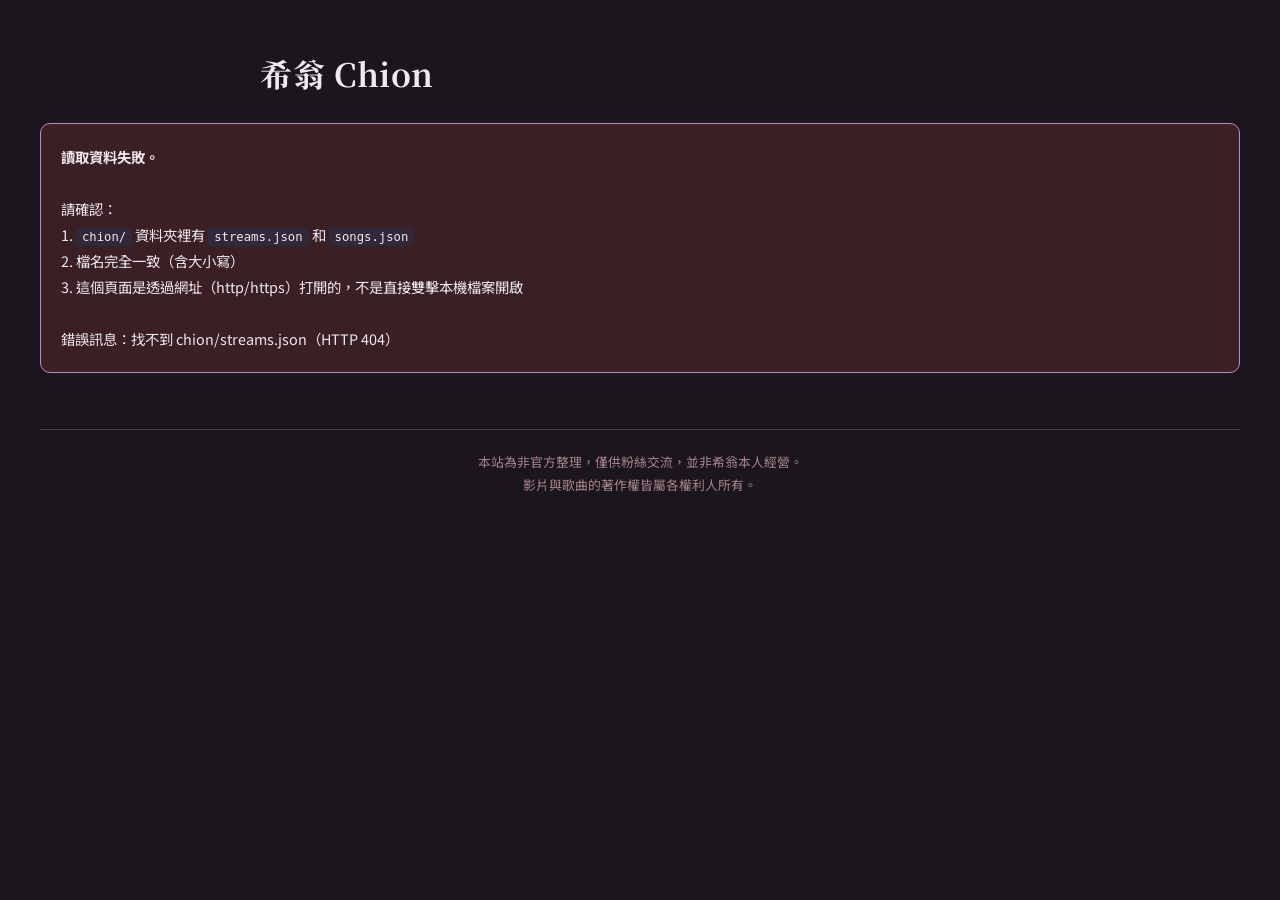
==== chion.html @ a2053161 "新增希翁頁面與 Console 彩蛋，資料改依主播分資料夾 - 資料改依主播分資料夾： 	- uririn/：幽李鈴的 Excel 與 json 	- chion/：希翁的 Excel 與 jso" ====
<!DOCTYPE html>
<html lang="zh-TW">
<!-- 希翁的歌單與直播紀錄（隱藏頁面：在幽李鈴的網站輸入暗號後，會在新分頁打開這裡） -->
<head>
<!-- Google tag (gtag.js) -->
<script async src="https://www.googletagmanager.com/gtag/js?id=G-QP5S6ESL3K"></script>
<script src="ga.js"></script>
<meta charset="UTF-8">
<meta name="viewport" content="width=device-width, initial-scale=1.0">
<meta name="description" content="希翁 Chion 歌回與直播紀錄（非官方整理）：依語言、年份、月份查找唱過的歌，點了就能直接播放。">
<!-- 分享連結時的預覽卡片（Discord、LINE、X、Facebook 等會讀取這些設定） -->
<meta property="og:type" content="website">
<meta property="og:site_name" content="希翁 Chion">
<meta property="og:title" content="希翁 Chion">
<meta property="og:description" content="希翁 Chion 歌回與直播紀錄（非官方整理）：依語言、年份、月份查找唱過的歌，點了就能直接播放。">
<meta property="og:locale" content="zh_TW">
<meta name="twitter:card" content="summary">
<!--
	要加預覽圖片時：
	1. 準備一張 1200×630 的圖片（例如 og-image.png）上傳到 repo，跟 index.html 放在同一層
	2. 取消下面這行的註解，網址改成圖片的完整網址（要包含 https://）
	3. 上面的 twitter:card 改成 summary_large_image，X 才會顯示大圖
-->
<!-- <meta property="og:image" content="https://shadowgame856-coder.github.io/repo名稱/og-image.png"> -->
<title>希翁 Chion</title>
<!-- 分頁小圖示：用 SVG 包表情符號，換圖示只要改裡面的 👻 -->
<link rel="icon" href="data:image/svg+xml,<svg xmlns='http://www.w3.org/2000/svg' viewBox='0 0 100 100'><text y='.9em' font-size='90'>💀</text></svg>">
<link rel="preconnect" href="https://fonts.googleapis.com">
<link rel="preconnect" href="https://fonts.gstatic.com" crossorigin>
<link href="https://fonts.googleapis.com/css2?family=Noto+Serif+TC:wght@500;700&family=Noto+Sans+TC:wght@400;500;700&display=swap" rel="stylesheet">
<link rel="stylesheet" href="style.css">
<style>
	/* 希翁的人物配色（取自三視圖的色票：桃紅、紫、深灰紫、灰粉、淡紫灰） */
	:root{
		--bg: #1b161e;
		--surface: #261f2b;
		--surface-2: #31283a;
		--line: #4c3c50;		/* 色票 3 深灰紫 */
		--text: #efe8f0;		/* 色票 5 淡紫灰，調亮 */
		--muted: #a8848c;		/* 色票 4 灰粉 */
		--gold: #cc64c0;		/* 主色：色票 1 桃紅 */
		--rose: #b98ad0;		/* 輔色：色票 2 紫，調亮讓深色背景上的文字看得清楚 */
		--on-accent: #241326;	/* 桃紅、紫色按鈕上的文字 */
	}
</style>
</head>
<body>
<div class="wrap">
	<h1>希翁 Chion</h1>
	<p class="subtitle"></p>

	<div id="loadingState" class="loading-state">正在讀取資料…</div>
	<div id="errorState" style="display:none;"></div>

	<div id="mainApp" class="layout" style="display:none;">
	<!-- 上方：頁籤、搜尋框、篩選（電腦版橫跨左右兩欄） -->
	<div class="controls">
		<div class="view-tabs">
			<button class="view-tab active" id="tabSongs" onclick="switchView('songs')">好聽音樂</button>
			<button class="view-tab" id="tabStreams" onclick="switchView('streams')">直播紀錄</button>
		</div>

		<div class="stats" id="statsLine"></div>

		<div id="songsControls">
			<div class="searchbar">
				<input type="text" id="searchInput" placeholder="搜尋歌名、歌手或直播名稱…">
				<button type="button" class="search-clear" onclick="clearSearch('searchInput')" aria-label="清除搜尋" title="清除搜尋">✕</button>
			</div>
			<div class="stats" id="songsStatsLine"></div>
			<div class="chip-bar lang-bar" id="langBar"></div>
		</div>

		<div id="streamsControls" style="display:none;">
			<div class="year-pager" id="yearPager"></div>
			<div class="chip-bar month-bar" id="monthBar"></div>
			<div class="searchbar">
				<input type="text" id="streamSearchInput" placeholder="搜尋直播標題、來賓…">
				<button type="button" class="search-clear" onclick="clearSearch('streamSearchInput')" aria-label="清除搜尋" title="清除搜尋">✕</button>
			</div>
			<div class="stats" id="streamsStatsLine"></div>
			<div class="chip-bar" id="streamTagBar"></div>
		</div>
	</div>

	<!-- 左欄：播放器（電腦版固定在左側；手機／平板版播放時變成浮動視窗） -->
	<aside class="player-column">
		<div id="playerPanel" class="player-panel">
			<div class="player-idle">
				<div class="player-idle-icon">▶</div>
				<div>點選歌曲的「▶ 播放」開始聆聽</div>
			</div>
			<div class="player-panel-head">
				<span class="player-panel-title" id="playerPanelTitle"></span>
				<div class="player-panel-actions">
					<!-- 縮小時才出現的播放／暫停（手機／平板） -->
					<button class="btn ghost player-mini-toggle" id="playerMiniToggle" onclick="togglePlayback()" aria-label="暫停"><svg viewBox="0 0 24 24" aria-hidden="true"><rect x="6" y="5" width="4" height="14" rx="1.5" fill="currentColor"/><rect x="14" y="5" width="4" height="14" rx="1.5" fill="currentColor"/></svg></button>
					<!-- 縮小／展開（手機／平板） -->
					<button class="btn ghost player-minimize" id="playerMinimizeBtn" onclick="togglePlayerMinimized()" aria-label="縮小播放器" title="縮小播放器"><svg viewBox="0 0 24 24" aria-hidden="true"><polyline points="6 9 12 15 18 9" fill="none" stroke="currentColor" stroke-width="2.5" stroke-linecap="round" stroke-linejoin="round"/></svg></button>
					<button class="btn ghost" onclick="closePlayer()" aria-label="關閉播放器" title="關閉播放器"><svg viewBox="0 0 24 24" aria-hidden="true"><path d="M6 6l12 12M18 6L6 18" fill="none" stroke="currentColor" stroke-width="2.5" stroke-linecap="round"/></svg></button>
				</div>
			</div>
			<div class="player-frame-wrap">
				<div id="playerHost"></div><!-- 播放器由 JS 依平台建立（YouTube／Twitch 官方播放器 API） -->
			</div>
		</div>
	</aside>

	<!-- 右欄：歌單／直播時間軸 -->
	<main class="content-column">
		<div id="songsView">
			<div id="content"></div>
		</div>
		<div id="streamsView" style="display:none;">
			<div id="streamsContent"></div>
		</div>
	</main>
	</div>

	<!-- 非官方聲明 -->
	<footer class="site-footer">
		<p>本站為非官方整理，僅供粉絲交流，並非希翁本人經營。</p>
		<p>影片與歌曲的著作權皆屬各權利人所有。</p>
	</footer>
</div>

<!-- 回到最上方：往下捲動一段距離後才出現 -->
<button id="backToTop" class="back-to-top" onclick="scrollToTop()" aria-label="回到最上方" title="回到最上方">
	<svg viewBox="0 0 24 24" width="22" height="22" aria-hidden="true">
		<polyline points="5 15 12 8 19 15" fill="none" stroke="currentColor" stroke-width="2.5" stroke-linecap="round" stroke-linejoin="round"/>
	</svg>
</button>

<script>
	// 這個頁面的設定：app.js 會依照這裡的內容顯示名稱、載入資料
	window.SITE_CONFIG = {
		siteTitle: '希翁 Chion',
		streamerName: '希翁',
		dataPath: 'chion/',
	};
</script>
<script src="app.js"></script>
</body>
</html>
---- style.css ----
/* =========================================================
	幽李鈴 Uririn 歌單網站樣式
	裝置斷點：
		手機  ：寬度 767px 以下
		平板  ：寬度 768px ～ 992px
		電腦  ：寬度 993px 以上
	（JS 裡判斷手機版分頁筆數用的斷點也是 767px，兩邊要一起改）
========================================================= */

:root{
	--bg: #14121f;
	--surface: #1e1b2e;
	--surface-2: #26223a;
	--line: #362f4d;
	--text: #f2eee6;
	--muted: #948fa8;
	--gold: #e3b158;		/* 主色：按鈕、選中狀態、標題 */
	--rose: #d97a93;		/* 輔色：語言標籤、正在播放 */
	--on-accent: #22190a;	/* 主色、輔色按鈕上的文字 */
}
*{box-sizing:border-box;}
html,body{margin:0;padding:0;}
body{
	background:var(--bg);
	color:var(--text);
	font-family:'Noto Sans TC', sans-serif;
	line-height:1.6;
	min-height:100vh;
}
.wrap{
	max-width:760px;
	margin:0 auto;
	padding:48px 20px 100px;
}
h1{
	font-family:'Noto Serif TC', serif;
	font-weight:700; font-size:2rem; margin:0 0 6px; letter-spacing:.02em;
}
.subtitle{ color:var(--muted); font-size:.95rem; margin:0 0 4px; }
.stats{ color:var(--gold); font-size:.88rem; margin-top:6px; }

/* ---------- 頁籤 ---------- */
.view-tabs{ display:flex; gap:8px; margin-top:24px; border-bottom:1px solid var(--line); }
.view-tab{
	background:transparent; border:none; color:var(--muted); font-family:inherit;
	font-size:.95rem; padding:10px 4px; cursor:pointer; position:relative; margin-right:14px;
}
.view-tab:hover{ color:var(--text); }
.view-tab.active{ color:var(--gold); font-weight:700; }
.view-tab.active::after{
	content:''; position:absolute; left:0; right:0; bottom:-1px; height:2px; background:var(--gold);
}

/* ---------- 搜尋框 ---------- */
.searchbar{ margin-top:22px; position:relative; }
/* 搜尋框右邊的「✕」清除按鈕：有輸入文字時才顯示（沒有文字時 placeholder 會顯示，以此判斷） */
.search-clear{
	position:absolute; right:6px; top:50%; transform:translateY(-50%);
	width:32px; height:32px; border:none; border-radius:50%;
	display:flex; align-items:center; justify-content:center;
	background:transparent; color:var(--muted); font-size:.9rem; font-family:inherit; cursor:pointer;
}
.search-clear:hover{ color:var(--text); background:var(--surface-2); }
.searchbar input:placeholder-shown + .search-clear{ display:none; }
.searchbar input{
	width:100%; background:var(--surface); border:1px solid var(--line);
	color:var(--text); border-radius:8px; padding:12px 44px 12px 14px; /* 右邊留空間給清除按鈕 */
	font-size:1rem; font-family:inherit;
}
.searchbar input:focus{ outline:2px solid var(--gold); outline-offset:1px; }
.searchbar input::placeholder{ color:var(--muted); }

/* ---------- 標籤 ---------- */
.chip-bar{ display:flex; flex-wrap:wrap; gap:8px; margin-top:14px; }
.chip{
	background:var(--surface); border:1px solid var(--line); color:var(--muted);
	font-size:.86rem; padding:6px 14px; border-radius:999px; cursor:pointer; font-family:inherit;
}
.chip:hover{ border-color:var(--gold); color:var(--text); }
.chip.active{ background:var(--gold); border-color:var(--gold); color:var(--on-accent); font-weight:700; }

/* ---------- 年份分頁 ---------- */
.year-pager{ display:flex; flex-wrap:wrap; gap:8px; margin-top:22px; }
.year-btn{
	background:var(--surface); border:1px solid var(--line); color:var(--text);
	font-size:1rem; padding:8px 18px; border-radius:8px; cursor:pointer; font-family:inherit; font-weight:500;
}
.year-btn:hover{ border-color:var(--gold); color:var(--gold); }
.year-btn.active{ background:var(--gold); border-color:var(--gold); color:var(--on-accent); font-weight:700; }

/* ---------- 月份篩選（年份按鈕下方） ---------- */
.month-bar{ margin-top:10px; }
.month-bar .chip{ padding:4px 12px; font-size:.82rem; }

/* ---------- 歌曲清單 ---------- */
.song-list{
	margin-top:20px;
	background:var(--surface);
	border:1px solid var(--line);
	border-radius:10px;
	overflow:hidden;
}
/* 垂直置中：副標太長換行時，歌名、標籤、播放按鈕會對齊在中間 */
.song-row{
	display:flex; align-items:center; gap:12px;
	padding:11px 16px; border-bottom:1px solid var(--line);
}
.song-row:last-child{ border-bottom:none; }
/* 歌曲列內的分組容器（.song-main：左邊文字內容、.song-head：歌名＋標籤）：
	電腦／平板版設為 contents（等於沒有這兩層），版面跟原本一樣；手機版另外排版 */
.song-main,
.song-head{ display:contents; }
/* 唱過多次的歌，展開後的區塊 */
.song-group-children{ padding-left:20px; border-left:2px solid var(--line); margin:0 0 8px 20px; }
/*
	歌名優先：空間不夠時歌名不壓縮，由副標讓出空間換行
	歌名只有本身超過一列的一半寬度時才會換行
*/
.song-name{ font-weight:500; flex:1 0 auto; max-width:50%; margin-right:auto; } /* margin-right:auto：後面的標籤、副標、播放按鈕整組靠右 */
.song-sub{ color:var(--muted); font-size:.86rem; flex:0 1 auto; max-width:60%; text-align:right; }
.song-lang-badge{
	color:var(--rose); font-size:.72rem; border:1px solid var(--line); border-radius:5px;
	padding:1px 6px; flex-shrink:0; white-space:nowrap;
}
/* 標籤區不縮小，空間不夠時讓副標換行，標籤才不會被切掉 */
.song-badges{
	display:flex; gap:6px; flex-wrap:nowrap; flex-shrink:0; overflow-x:auto; scrollbar-width:none;
	-ms-overflow-style:none;
}
.song-badges::-webkit-scrollbar{ display:none; }
/*
	播放按鈕依狀態顯示（由 JS 切換 class）：
		一般：▶ 播放
		.is-playing：♪ 正在播放（點了暫停）
		.is-paused：❚❚ 暫停（點了繼續播放）
	三種文字（.btn-label）疊在同一格 Grid 裡，只顯示目前狀態那一種；
	按鈕寬度自動以最寬的文字為準，不管哪種狀態、裝置、字型，寬度都一樣
*/
.song-play-btn{
	display:inline-grid; place-items:center;
	background:var(--gold); color:var(--on-accent); border:1px solid var(--gold); border-radius:6px;
	padding:5px 11px; font-size:.78rem; font-weight:700; cursor:pointer; flex-shrink:0;
	font-family:inherit; white-space:nowrap;
}
.song-play-btn > .btn-label{ grid-area:1 / 1; visibility:hidden; }
.song-play-btn > .btn-label--play{ visibility:visible; }
.song-play-btn.is-playing > .btn-label--play,
.song-play-btn.is-paused > .btn-label--play{ visibility:hidden; }
.song-play-btn.is-playing > .btn-label--playing,
.song-play-btn.is-paused > .btn-label--paused{ visibility:visible; }
.song-play-btn:hover{ filter:brightness(1.08); }
.song-play-btn.is-playing{ background:var(--rose); border-color:var(--rose); color:var(--on-accent); }
.song-play-btn.is-paused{ background:transparent; color:var(--gold); }

/* ---------- 分頁 ---------- */
.pagination{
	display:flex; align-items:center; justify-content:center; gap:8px;
	margin-top:18px; flex-wrap:wrap;
}
.page-btn{
	background:var(--surface); border:1px solid var(--line); color:var(--text);
	border-radius:7px; padding:7px 13px; font-size:.88rem; cursor:pointer; font-family:inherit;
}
.page-btn:hover:not(:disabled){ border-color:var(--gold); color:var(--gold); }
.page-btn.active{ background:var(--gold); border-color:var(--gold); color:var(--on-accent); font-weight:700; }
.page-btn:disabled{ opacity:.35; cursor:default; }
.page-info{ color:var(--muted); font-size:.85rem; margin:0 4px; }

/* ---------- 播放器 ----------
	.is-active：正在播放（JS 在點播放時加上，關閉時移除）
	手機／平板：沒在播放時完全隱藏，播放時變成浮動視窗
	電腦：固定在左欄，沒在播放時顯示提示文字
*/
.player-panel{
	display:none;
	background:var(--surface); border:1px solid var(--gold); border-radius:12px;
	padding:14px;
}
.player-panel.is-active{ display:block; }
.player-idle{ display:none; }
.player-panel-head{
	display:flex; justify-content:space-between; align-items:center; gap:10px; margin-bottom:10px;
}
.player-panel-title{
	color:var(--gold); font-size:.9rem; font-weight:700;
	min-width:0; overflow:hidden; text-overflow:ellipsis; white-space:nowrap;
}
.player-frame-wrap{
	position:relative; width:100%; padding-bottom:56.25%; height:0;
	border-radius:8px; overflow:hidden; background:#000;
}
.player-frame-wrap iframe{
	position:absolute; top:0; left:0; width:100%; height:100%; border:0;
}
/* 時間點提示：播放器沒辦法自動跳到歌曲的時間點時（例如 Ragtag）顯示在左上角，不接收點擊 */
.player-start-hint{
	position:absolute; top:10px; left:10px; z-index:2; pointer-events:none;
	display:flex; flex-direction:column; gap:2px;
	padding:6px 10px; border:1px solid var(--gold); border-radius:8px;
	background:color-mix(in srgb, var(--bg) 88%, transparent); color:var(--gold); font-size:.82rem; line-height:1.4;
}
.player-start-hint span{ color:var(--muted); font-size:.75rem; }
.player-start-hint[hidden]{ display:none; }
.btn.ghost{
	background:transparent; border:1px solid var(--line); color:var(--muted);
	border-radius:6px; padding:6px 10px; font-size:.8rem; cursor:pointer; font-family:inherit;
	flex-shrink:0;
}
/* 滑鼠移入效果只在有滑鼠的裝置上出現；手機點一下後不會一直卡在粉紅色 */
@media (hover:hover){
	.btn.ghost:hover{ color:var(--rose); border-color:var(--rose); }
}
.player-panel-actions{ display:flex; gap:6px; flex-shrink:0; }
.player-panel-actions .btn{ display:inline-flex; align-items:center; justify-content:center; }
.player-panel-actions .btn svg{ width:16px; height:16px; } /* 電腦版只有關閉按鈕 */
/* 縮小、縮小時的播放／暫停：預設隱藏，只在手機／平板顯示（見下方 max-width:992px）
	要寫在上一條 .btn 規則之後、而且選擇器一樣具體，才蓋得過上面的 display:inline-flex */
.player-panel-actions .player-minimize,
.player-panel-actions .player-mini-toggle{ display:none; }

/* ---------- 直播紀錄時間軸 ---------- */
.stream-timeline{
	position:relative; margin-top:24px; padding-left:26px; border-left:2px solid var(--line);
}
.stream-block{ position:relative; margin-bottom:36px; }
.stream-block::before{
	content:''; position:absolute; left:-32px; top:6px;
	width:11px; height:11px; border-radius:50%; background:var(--gold);
	box-shadow:0 0 0 4px var(--bg);
}
.stream-block-date{ color:var(--gold); font-size:.85rem; font-weight:700; letter-spacing:.04em; }
.stream-block-title{
	font-family:'Noto Serif TC', serif; font-weight:700; font-size:1.1rem; margin:2px 0 8px;
}
.stream-block-title a{ color:var(--text); text-decoration:none; border-bottom:1px solid var(--gold); }
.stream-block-title a:hover{ color:var(--gold); }
.stream-tags-row{ display:flex; flex-wrap:wrap; gap:6px; margin-bottom:10px; }
.stream-tags-row .chip{ padding:3px 10px; font-size:.78rem; }
/* 直播卡片的「在 ○○ 家」「來賓」：跟歌曲副標分開，不限制寬度，名單長時才會換行 */
.stream-meta{ color:var(--muted); font-size:.86rem; }

/* ---------- 回到最上方按鈕 ----------
	.is-visible：往下捲超過一段距離時由 JS 加上
	手機／平板播放器開著時，按鈕會移到播放器上方（見下方各裝置的 media query）
*/
.back-to-top{
	position:fixed; right:24px; bottom:24px; z-index:60;
	width:44px; height:44px; border-radius:50%;
	background:var(--surface); border:1px solid var(--line); color:var(--gold);
	display:flex; align-items:center; justify-content:center; padding:0; /* 讓 SVG 箭頭置中 */
	cursor:pointer;
	box-shadow:0 6px 18px rgba(0,0,0,.45);
	opacity:0; visibility:hidden; transform:translateY(8px);
	transition:opacity .2s, transform .2s, visibility .2s;
}
.back-to-top.is-visible{ opacity:1; visibility:visible; transform:none; }
.back-to-top:hover{ border-color:var(--gold); }

/* ---------- 鍵盤操作 ----------
	用鍵盤（Tab）選到時顯示金色外框；滑鼠點擊時不會出現
*/
.chip:focus-visible,
.year-btn:focus-visible,
.view-tab:focus-visible,
.page-btn:focus-visible,
.song-play-btn:focus-visible,
.btn:focus-visible,
.search-clear:focus-visible,
.back-to-top:focus-visible,
[role="button"]:focus-visible{ outline:2px solid var(--gold); outline-offset:2px; }
/* 歌曲列在有圓角裁切的清單裡，外框改畫在內側才不會被切掉 */
.song-row[role="button"]:focus-visible{ outline-offset:-2px; }

/* ---------- 頁面最下方的非官方聲明 ---------- */
.site-footer{
	margin-top:56px; padding-top:20px; border-top:1px solid var(--line);
	color:var(--muted); font-size:.8rem; line-height:1.8; text-align:center;
}
.site-footer p{ margin:0; }

/* ---------- 狀態訊息 ---------- */
.empty-state{ text-align:center; padding:60px 20px; color:var(--muted); }
.empty-state .big{
	font-family:'Noto Serif TC', serif; font-size:1.25rem; color:var(--text); margin-bottom:8px;
}
.loading-state{ text-align:center; padding:80px 20px; color:var(--muted); }
.error-state{
	background:#3a1f24; border:1px solid var(--rose); color:var(--text);
	border-radius:10px; padding:20px; margin-top:24px; font-size:.9rem; line-height:1.8;
}
.error-state code{ background:var(--surface-2); padding:2px 6px; border-radius:4px; font-size:.85em; }


/* =========================================================
	手機：767px 以下
	- 歌曲列改成上下堆疊
	- 播放器固定在畫面底部（浮動視窗）
========================================================= */
@media (max-width:767px){
	.wrap{ padding:32px 14px 80px; }
	.song-row{ flex-direction:column; align-items:flex-start; gap:4px; padding:11px 12px; } /* 左右內距縮小，多留空間給歌名 */
	.song-sub{ max-width:100%; text-align:left; }
	.song-name{ max-width:100%; }
	.song-badges{ max-width:100%; } /* 手機版標籤太多時可以左右滑動 */
	/* 語言、月份按鈕不換行，改成左右滑動，避免擠成好幾排 */
	.lang-bar,
	.month-bar{
		flex-wrap:nowrap; overflow-x:auto;
		scrollbar-width:none; -ms-overflow-style:none;
	}
	.lang-bar::-webkit-scrollbar,
	.month-bar::-webkit-scrollbar{ display:none; }
	.lang-bar .chip,
	.month-bar .chip{ flex-shrink:0; }

	/* ---------- 歌曲列 ----------
		song-row--single：好聽音樂只唱過一次的歌
		song-row--stream：直播紀錄展開後的歌曲（排法跟 single 相同）
		song-row--group：好聽音樂唱過多次的歌（收合列）
		song-row--child：好聽音樂唱過多次的歌，展開後的每一筆
	*/
	/*
		歌名＋標籤排在同一行：歌名優先完整顯示
		空間不夠時先由標籤讓出空間（變成左右滑動），標籤區至少保留約一個標籤的寬度，真的還不夠歌名才換行
		align-items:baseline：歌名換行時，標籤跟歌名第一行對齊
	*/
	.song-row--single .song-head,
	.song-row--stream .song-head,
	.song-row--group .song-head{
		display:flex; align-items:baseline; gap:8px; min-width:0;
	}
	.song-row--single .song-name,
	.song-row--stream .song-name,
	.song-row--group .song-name{ flex:0 1 auto; min-width:0; max-width:none; margin-right:0; }
	.song-row--single .song-badges,
	.song-row--stream .song-badges,
	.song-row--group .song-badges{ flex:0 10000 auto; min-width:3em; } /* 10000：壓縮時標籤遠比歌名先讓出空間 */

	/*
		只唱過一次、展開後的每一筆：Grid 兩欄，左邊文字內容、右邊播放按鈕
		左邊內容整組垂直置中，不管一行或兩行都會跟播放按鈕對齊
	*/
	.song-row--single,
	.song-row--stream,
	.song-row--child{
		display:grid;
		grid-template-columns:minmax(0, 1fr) auto;
		column-gap:12px;
		align-items:center;
	}
	.song-row--single .song-main,
	.song-row--stream .song-main,
	.song-row--child .song-main{
		display:flex; flex-direction:column; gap:4px; min-width:0;
	}

	/* 只唱過一次、直播紀錄的歌曲：上排歌名＋標籤、下排副標（照 HTML 順序即可） */

	/* 展開後的每一筆：不顯示歌名（收合列已經有），上排副標、下排標籤 */
	.song-row--child .song-name{ display:none; }
	.song-row--child .song-head{ display:flex; min-width:0; }
	.song-row--child .song-head:not(:has(.song-lang-badge)){ display:none; } /* 沒有標籤時整行隱藏，不佔間距 */
	.song-row--child .song-sub{ order:-1; }
	.song-group-children{ padding-left:12px; margin-left:12px; }

	/*
		唱過多次（收合列）：跟只唱過一次的歌排法一致
		左邊上排歌名＋標籤、下排原唱，右邊「共 X 次」跨兩行垂直置中
	*/
	.song-row--group{
		display:grid;
		grid-template-columns:minmax(0, 1fr) auto;
		grid-template-areas:"head chip" "sub chip";
		column-gap:12px; row-gap:0;
		align-items:center;
	}
	.song-row--group .song-head{ grid-area:head; }
	/* 原唱：間距用 margin，沒有原唱時整行隱藏、不會留下空隙影響置中 */
	.song-row--group .song-sub{ grid-area:sub; max-width:100%; text-align:left; margin-top:4px; }
	.song-row--group .song-sub:empty{ display:none; }
	.song-row--group .chip{ grid-area:chip; }

	/* 播放按鈕加大，方便手指點（至少 44px 高） */
	.song-play-btn{ min-height:44px; padding:8px 12px; font-size:.86rem; }

	.player-panel.is-active{
		position:fixed; z-index:50;
		left:8px; right:8px; bottom:8px;
		padding:10px;
		box-shadow:0 -6px 24px rgba(0,0,0,.55);
	}
	.player-panel-head{ margin-bottom:8px; }
	.player-panel-actions .btn{ min-width:40px; min-height:40px; } /* 標題列按鈕加大，方便手指點 */
	/* 播放器開著時，頁面底部留出播放器的高度，最後幾首歌才不會被擋住 */
	body.player-open .wrap{ padding-bottom:calc((100vw - 36px) * .5625 + 90px); }
	.back-to-top{ right:16px; bottom:16px; }
	body.player-open .back-to-top{ bottom:calc((100vw - 36px) * .5625 + 86px); } /* 播放器上方 */
}


/* =========================================================
	手機＋平板：992px 以下（播放器都是浮動視窗）
	- 播放器可以縮小成只剩標題列，方便一邊找歌一邊聽
========================================================= */
@media (max-width:992px){
	.player-panel-actions .player-minimize{ display:inline-flex; }
	.player-panel-actions .btn svg{ width:22px; height:22px; } /* 手機／平板的標題列圖示放大 */
	/* 縮小時影片移到畫面外繼續播放（不能用 display:none，部分瀏覽器會停止播放） */
	.player-panel.is-minimized .player-frame-wrap{
		position:fixed; left:-10000px; top:0;
		width:320px; height:180px; padding-bottom:0;
	}
	.player-panel.is-minimized .player-panel-head{ margin-bottom:0; }
	.player-panel.is-minimized .player-mini-toggle{ display:inline-flex; }
	.player-mini-toggle.is-unavailable{ display:none !important; }
	/* 播放器開著時，聲明可以被播放器蓋住：往上拉回聲明自己的高度，捲到最底時播放器正上方就是分頁按鈕 */
	body.player-open .site-footer{ margin-bottom:calc(-1 * var(--footer-h, 0px)); }
	/* 縮小後只剩標題列，頁面底部跟回到最上方按鈕不用再讓出整個播放器的高度 */
	body.player-open.player-minimized .wrap{ padding-bottom:100px; }
	body.player-open.player-minimized .back-to-top{ bottom:88px; }
}


/* =========================================================
	平板：768px ～ 992px
	- 單欄歌單
	- 播放器變成右下角浮動小視窗
========================================================= */
@media (min-width:768px) and (max-width:992px){
	:root{
		/*
			浮動播放器寬度：最寬 400px；畫面很矮時（例如手機橫拿）依高度縮小，
			讓播放器最多約佔畫面高度的一半，最窄 220px
		*/
		--float-player-w:max(220px, min(400px, calc((50vh - 76px) * 16 / 9 + 30px)));
		/* 浮動播放器高度：影片 16:9 ＋ 標題列與內距約 76px */
		--float-player-h:calc((var(--float-player-w) - 30px) * 9 / 16 + 76px);
	}
	.player-panel.is-active{
		position:fixed; z-index:50;
		right:20px; bottom:20px;
		width:var(--float-player-w);
		box-shadow:0 10px 30px rgba(0,0,0,.55);
	}
	body.player-open .wrap{ padding-bottom:calc(var(--float-player-h) + 40px); }
	body.player-open .back-to-top{ right:20px; bottom:calc(var(--float-player-h) + 40px); } /* 右下角播放器上方 */
}


/* =========================================================
	電腦：993px 以上
	- 上方：標題、頁籤、搜尋框、篩選，整塊置中
	- 下方左右兩欄：左邊播放器（捲動時固定在畫面上）、右邊歌單，兩者頂端對齊
	- 播放器跟著畫面寬度放大，但高度不超過畫面
	- 只保留清單下方的分頁（電腦版清單不長，上方那組拿掉）
	- 沒在播放時，播放器位置顯示提示文字
========================================================= */
@media (min-width:993px){
	.wrap{ max-width:none; padding:48px 40px 100px; } /* 不設寬度上限，多出來的空間都給播放器 */
	.layout{
		display:grid;
		/* 右欄歌單：約佔 55% 寬，最窄 480px、最寬 760px；剩下的空間都給左欄播放器 */
		grid-template-columns:minmax(0, 1fr) clamp(480px, 55%, 760px);
		grid-template-areas:
			"controls controls"
			"player content";
		column-gap:32px;
		align-items:start;
	}
	/* 標題、頁籤、搜尋框、統計、快捷標籤：整塊置中，寬 760px，裡面的內容維持靠左 */
	.wrap > h1,
	.wrap > .subtitle,
	.controls{
		width:100%; max-width:760px;
		margin-left:auto; margin-right:auto;
	}
	.controls{ grid-area:controls; }
	.content-column{ grid-area:content; min-width:0; }
	.player-column{
		grid-area:player;
		position:sticky; top:24px;
		margin-top:20px; /* 跟右欄歌單的上緣對齊 */
	}
	.pagination-top{ display:none; }

	.player-panel{
		display:block;
		margin-left:auto; /* 播放器被高度限制而變窄時，靠右貼近歌單 */
		/*
			依畫面高度限制寬度，讓剛打開頁面時整個播放器（含標題列）就能完整顯示在畫面內
			--player-top：播放器上緣在頁面中的位置，由 JS 量測（上方標題、頁籤、標籤區的高度會影響）
			104px：播放器標題列與內距約 80px ＋ 下方保留 24px
			max(400px, …)：視窗很矮時至少保留 400px 寬，避免播放器被壓得太小
			（這時剛打開頁面底部會稍微超出，往下捲動後播放器會固定在畫面上完整顯示）
		*/
		max-width:max(400px, calc((100vh - var(--player-top, 340px) - 104px) * 16 / 9 + 30px));
	}
	.player-panel:not(.is-active) .player-panel-head,
	.player-panel:not(.is-active) .player-frame-wrap{ display:none; }
	.player-panel:not(.is-active){ border-color:var(--line); }
	.player-panel:not(.is-active) .player-idle{
		display:flex; flex-direction:column; align-items:center; justify-content:center; gap:10px;
		aspect-ratio:16 / 9;
		color:var(--muted); font-size:.9rem; text-align:center;
	}
	.player-idle-icon{
		width:56px; height:56px; border-radius:50%;
		display:flex; align-items:center; justify-content:center;
		border:1px solid var(--line); color:var(--gold); font-size:1.3rem;
	}
}
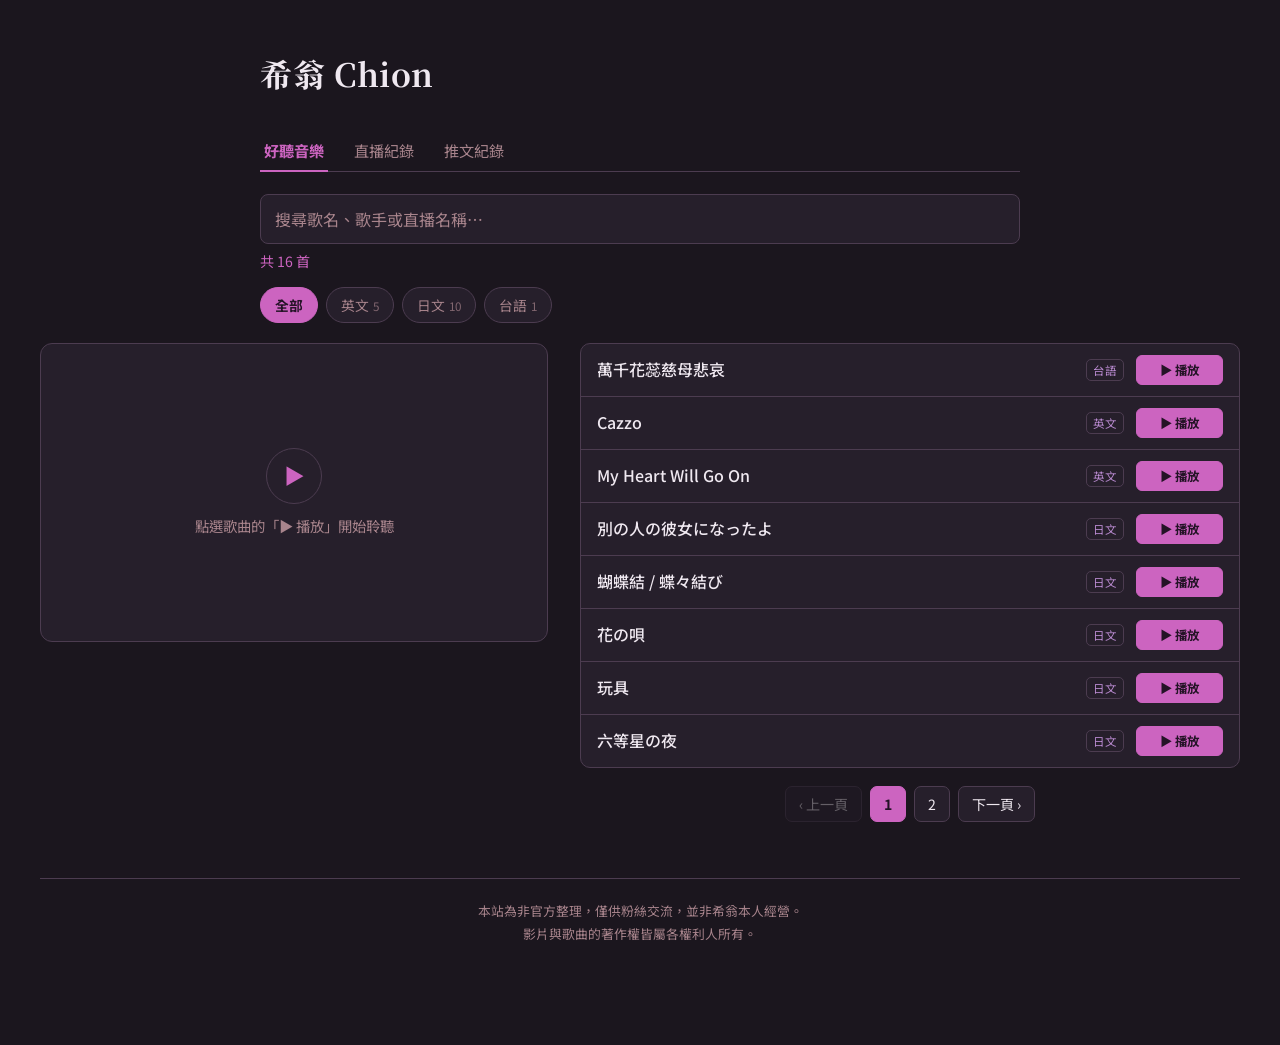
==== commit a84b5811: "希翁頁面新增推文紀錄頁籤 - 新增「推文紀錄」頁籤（只有開啟 tweets 設定的頁面才有，目前只有希翁）： 	- 讀取 chion/tweets.json，時間軸由新到舊，每則上方顯示日期與時間" ====
--- a/chion.html
+++ b/chion.html
@@ -58,6 +58,7 @@
 		<div class="view-tabs">
 			<button class="view-tab active" id="tabSongs" onclick="switchView('songs')">好聽音樂</button>
 			<button class="view-tab" id="tabStreams" onclick="switchView('streams')">直播紀錄</button>
+			<button class="view-tab" id="tabTweets" onclick="switchView('tweets')">推文紀錄</button>
 		</div>
 
 		<div class="stats" id="statsLine"></div>
@@ -80,6 +81,16 @@
 			</div>
 			<div class="stats" id="streamsStatsLine"></div>
 			<div class="chip-bar" id="streamTagBar"></div>
+		</div>
+
+		<div id="tweetsControls" style="display:none;">
+			<div class="year-pager" id="tweetYearPager"></div>
+			<div class="chip-bar month-bar" id="tweetMonthBar"></div>
+			<div class="searchbar">
+				<input type="text" id="tweetSearchInput" placeholder="搜尋推文標題、內容…">
+				<button type="button" class="search-clear" onclick="clearSearch('tweetSearchInput')" aria-label="清除搜尋" title="清除搜尋">✕</button>
+			</div>
+			<div class="stats" id="tweetsStatsLine"></div>
 		</div>
 	</div>
 
@@ -114,6 +125,9 @@
 		<div id="streamsView" style="display:none;">
 			<div id="streamsContent"></div>
 		</div>
+		<div id="tweetsView" style="display:none;">
+			<div id="tweetsContent"></div>
+		</div>
 	</main>
 	</div>
 
@@ -137,6 +151,7 @@
 		siteTitle: '希翁 Chion',
 		streamerName: '希翁',
 		dataPath: 'chion/',
+		tweets: true,	// 多一個「推文紀錄」頁籤，讀取 chion/tweets.json
 	};
 </script>
 <script src="app.js"></script>
--- a/style.css
+++ b/style.css
@@ -270,6 +270,21 @@
 [role="button"]:focus-visible{ outline:2px solid var(--gold); outline-offset:2px; }
 /* 歌曲列在有圓角裁切的清單裡，外框改畫在內側才不會被切掉 */
 .song-row[role="button"]:focus-visible{ outline-offset:-2px; }
+
+/* ---------- 推文小卡（直播紀錄的來源是推文、而且有填 description 時） ----------
+	顏色都用頁面的主題變數，在幽李鈴、希翁的頁面會各自套用自己的配色
+*/
+.tweet-card{
+	max-width:560px; margin:2px 0 10px; padding:10px 14px 12px;
+	background:var(--surface); border:1px solid var(--line); border-radius:8px;
+}
+.tweet-card a{ color:var(--gold); text-decoration:none; }
+@media (hover:hover){ .tweet-card a:hover{ text-decoration:underline; } }
+.tweet-card-title{ display:inline-block; font-weight:700; font-size:.95rem; }
+.tweet-card-text{
+	margin-top:8px; color:var(--text); font-size:.9rem; line-height:1.6;
+	white-space:pre-wrap; word-break:break-word; /* 保留換行；很長的網址會自動斷行 */
+}
 
 /* ---------- 頁面最下方的非官方聲明 ---------- */
 .site-footer{
@@ -483,6 +498,25 @@
 	}
 	.pagination-top{ display:none; }
 
+	/*
+		推文紀錄（.view-tweets）：沒有影片可以播，不顯示播放器，時間軸置中
+		如果切過來之前正在播歌，播放器暫時變成右下角的浮動小視窗、繼續播放（同一個播放器搬位置，不會中斷）
+	*/
+	.layout.view-tweets{
+		grid-template-columns:minmax(0, 760px);
+		grid-template-areas:"controls" "content";
+		justify-content:center;
+	}
+	.layout.view-tweets .player-column{ display:contents; }
+	.layout.view-tweets .player-panel:not(.is-active){ display:none; }
+	.layout.view-tweets .player-panel.is-active{
+		position:fixed; z-index:50; right:20px; bottom:20px;
+		width:400px; max-width:none; margin:0;
+		box-shadow:0 10px 30px rgba(0,0,0,.55);
+	}
+	/* 播放器浮動在右下角時，回到最上方按鈕移到播放器上方（播放器高度：影片 16:9 ＋ 標題列與內距約 76px） */
+	body.view-tweets.player-open .back-to-top{ right:20px; bottom:calc((400px - 30px) * 9 / 16 + 76px + 40px); }
+
 	.player-panel{
 		display:block;
 		margin-left:auto; /* 播放器被高度限制而變窄時，靠右貼近歌單 */
